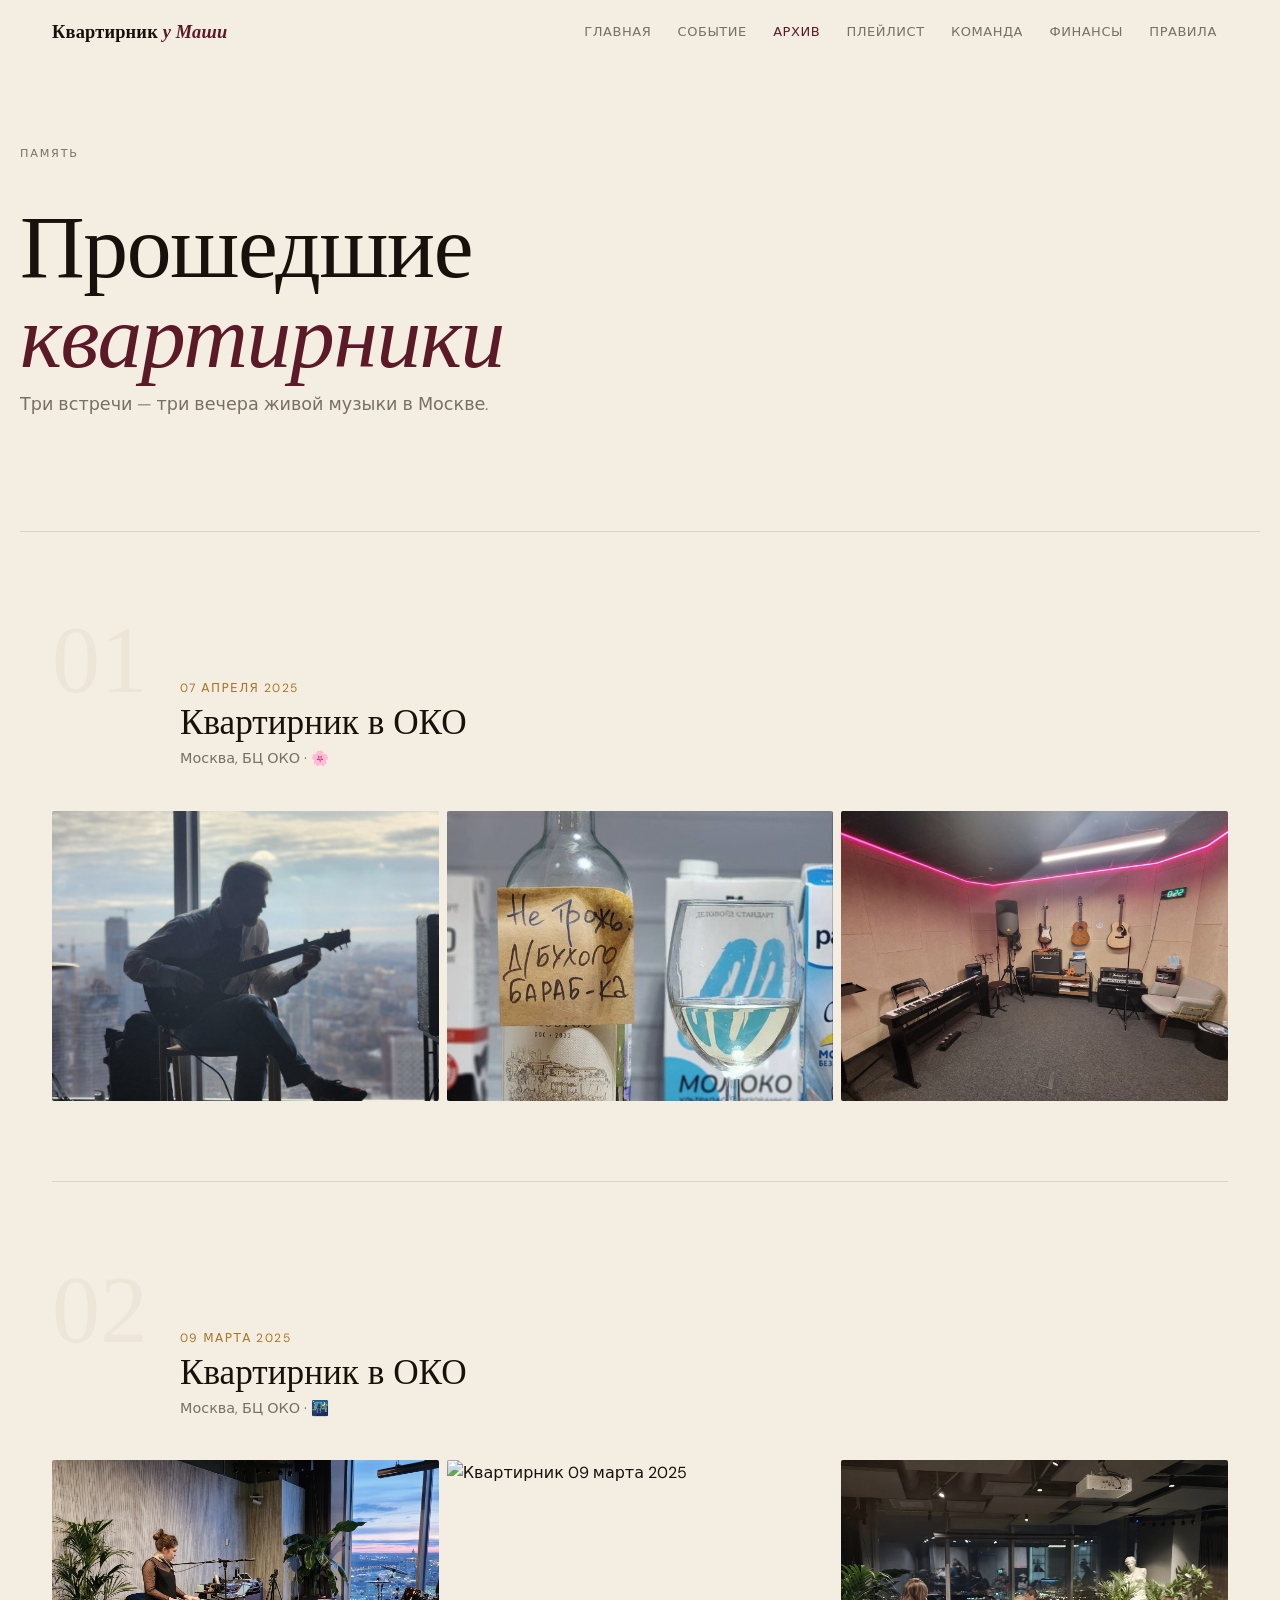
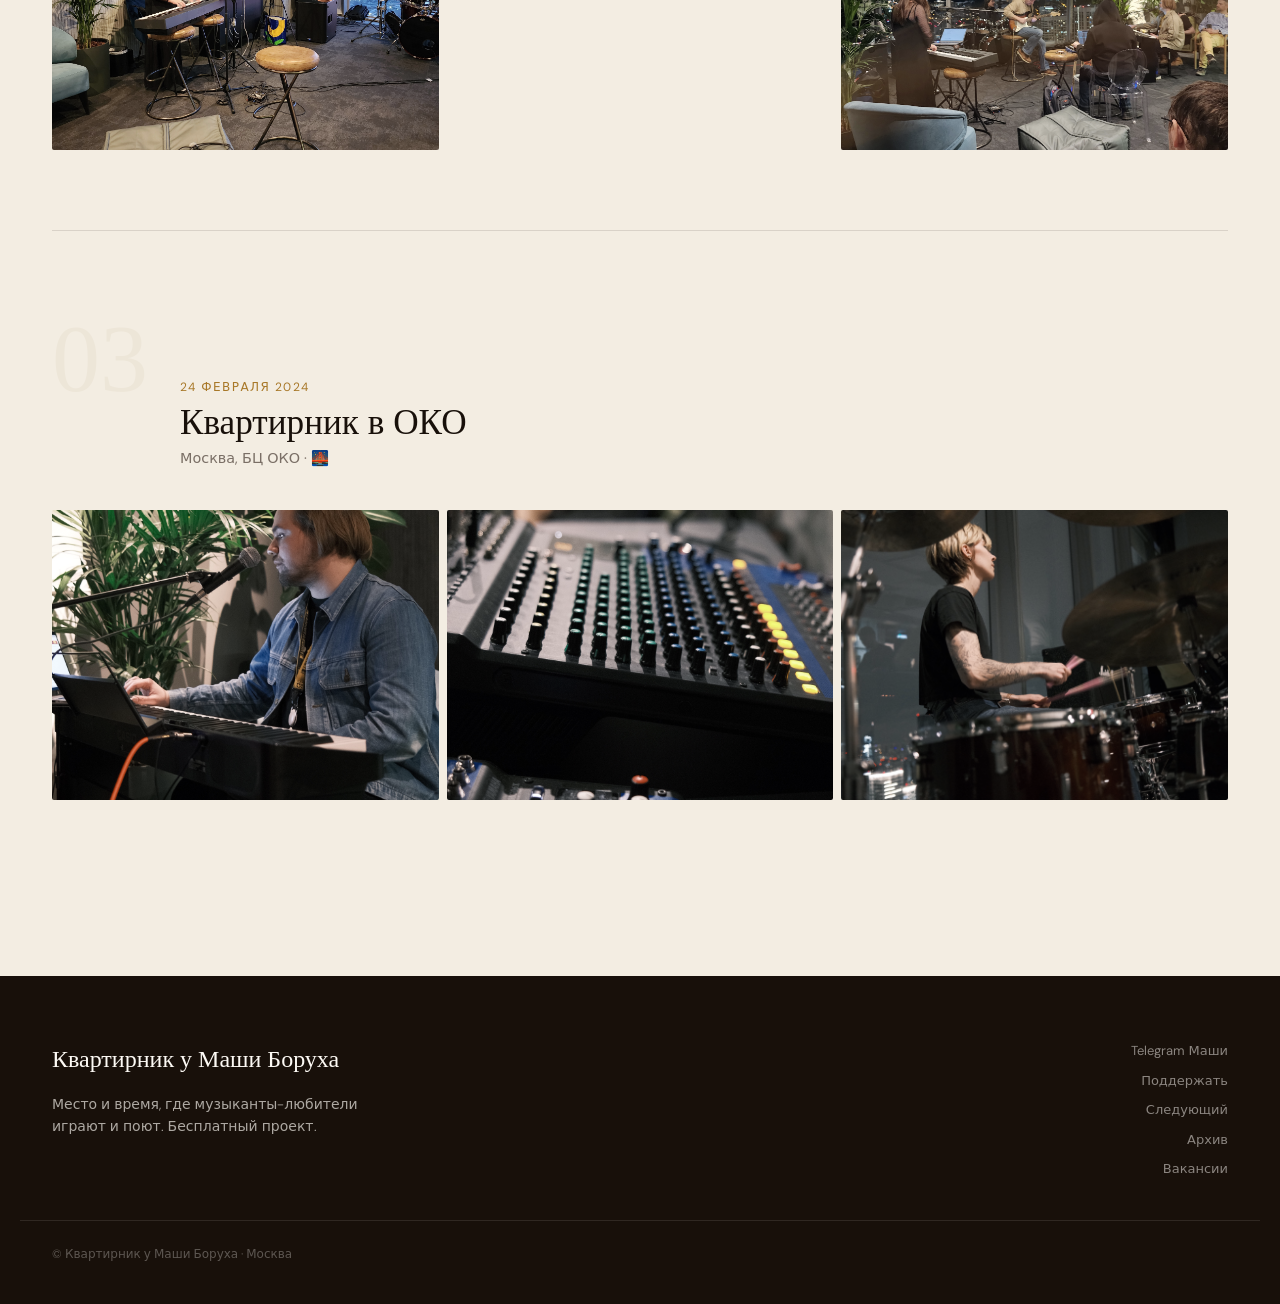
==== archive.html @ fd9ac0c0 "Launch kvartirnik-2: new editorial design with real photos" ====
<!doctype html>
<html lang="ru">
<head>
<meta charset="utf-8">
<meta name="viewport" content="width=device-width,initial-scale=1">
<title>Архив · Квартирник у Маши Боруха</title>
<meta name="description" content="Прошедшие квартирники у Маши Боруха — фото и воспоминания.">
<link rel="preconnect" href="https://fonts.googleapis.com">
<link rel="preconnect" href="https://fonts.gstatic.com" crossorigin>
<link rel="stylesheet" href="styles.css">
</head>
<body>

<nav class="nav-wrap scrolled" id="nav">
  <div class="nav-inner">
    <a href="index.html" class="nav-brand">Квартирник <em>у Маши</em></a>
    <button class="nav-toggle" id="navToggle" aria-label="Меню">
      <span></span><span></span><span></span>
    </button>
    <ul class="nav-links" id="navLinks">
      <li><a href="index.html">Главная</a></li>
      <li><a href="events.html">Событие</a></li>
      <li><a href="archive.html" aria-current="page">Архив</a></li>
      <li><a href="playlist.html">Плейлист</a></li>
      <li><a href="team.html">Команда</a></li>
      <li><a href="finance.html">Финансы</a></li>
      <li><a href="rules.html">Правила</a></li>
    </ul>
  </div>
</nav>

<div class="page-head wrap">
  <p class="section__label reveal">Память</p>
  <h1 class="page-title reveal d1">Прошедшие<br><em>квартирники</em></h1>
  <p class="page-sub reveal d2">Три встречи — три вечера живой музыки в Москве.</p>
</div>

<div class="wrap">

  <article class="archive-entry">
    <div class="archive-header reveal">
      <div class="archive-num">01</div>
      <div class="archive-info">
        <p class="archive-date">07 апреля 2025</p>
        <h2 class="archive-title">Квартирник в ОКО</h2>
        <p class="archive-loc">Москва, БЦ ОКО · 🌸</p>
      </div>
    </div>
    <div class="photo-grid reveal">
      <img src="img/ev3_1.jpg" alt="Квартирник 07 апреля 2025" loading="lazy">
      <img src="img/ev3_2.jpg" alt="Квартирник 07 апреля 2025" loading="lazy">
      <img src="img/ev3_3.jpg" alt="Квартирник 07 апреля 2025" loading="lazy">
    </div>
  </article>

  <article class="archive-entry">
    <div class="archive-header reveal">
      <div class="archive-num">02</div>
      <div class="archive-info">
        <p class="archive-date">09 марта 2025</p>
        <h2 class="archive-title">Квартирник в ОКО</h2>
        <p class="archive-loc">Москва, БЦ ОКО · 🌃</p>
      </div>
    </div>
    <div class="photo-grid reveal">
      <img src="img/ev2_1.jpg" alt="Квартирник 09 марта 2025" loading="lazy">
      <img src="img/ev2_2.jpg" alt="Квартирник 09 марта 2025" loading="lazy">
      <img src="img/ev2_3.jpg" alt="Квартирник 09 марта 2025" loading="lazy">
    </div>
  </article>

  <article class="archive-entry">
    <div class="archive-header reveal">
      <div class="archive-num">03</div>
      <div class="archive-info">
        <p class="archive-date">24 февраля 2024</p>
        <h2 class="archive-title">Квартирник в ОКО</h2>
        <p class="archive-loc">Москва, БЦ ОКО · 🌉</p>
      </div>
    </div>
    <div class="photo-grid reveal">
      <img src="img/ev1_1.jpg" alt="Квартирник 24 февраля 2024" loading="lazy">
      <img src="img/ev1_2.jpg" alt="Квартирник 24 февраля 2024" loading="lazy">
      <img src="img/ev1_3.jpg" alt="Квартирник 24 февраля 2024" loading="lazy">
    </div>
  </article>

</div>

<footer class="site-footer">
  <div class="footer-inner">
    <div>
      <p class="footer-brand">Квартирник у Маши Боруха</p>
      <p class="footer-tag">Место и время, где музыканты-любители играют и поют. Бесплатный проект.</p>
    </div>
    <nav class="footer-links">
      <a href="#">Telegram Маши</a>
      <a href="#">Поддержать</a>
      <a href="events.html">Следующий</a>
      <a href="archive.html">Архив</a>
      <a href="team.html">Вакансии</a>
    </nav>
  </div>
  <p class="footer-line">© Квартирник у Маши Боруха · Москва</p>
</footer>

<script>
const nav = document.getElementById('nav');
const toggle = document.getElementById('navToggle');
const links = document.getElementById('navLinks');
window.addEventListener('scroll', () => { nav.classList.toggle('scrolled', window.scrollY > 40); }, {passive:true});
toggle.addEventListener('click', () => { toggle.classList.toggle('open'); links.classList.toggle('open'); });
const io = new IntersectionObserver(entries => { entries.forEach(e => { if(e.isIntersecting){e.target.classList.add('visible');io.unobserve(e.target);} }); },{threshold:.08});
document.querySelectorAll('.reveal').forEach(el => io.observe(el));
</script>
</body>
</html>
---- styles.css ----
@import url('https://fonts.googleapis.com/css2?family=Cormorant+Garant:ital,wght@0,300;0,400;0,500;0,600;0,700;1,300;1,400;1,500;1,600&family=DM+Sans:ital,opsz,wght@0,9..40,300;0,9..40,400;0,9..40,500;1,9..40,300&display=swap');

/* ─── Tokens ─────────────────────────────────────────── */
:root {
  --ink:     #18100A;
  --paper:   #F3EDE2;
  --wine:    #5C1A28;
  --wine-lt: #7D2438;
  --gold:    #A87828;
  --smoke:   #7A6F66;
  --surface: #EDE6D8;
  --white:   #FDFAF5;
  --border:  rgba(24,16,10,.12);

  --f-display: 'Cormorant Garant', Georgia, serif;
  --f-body:    'DM Sans', system-ui, sans-serif;

  --ease: cubic-bezier(.4,0,.2,1);
  --ease-out: cubic-bezier(0,0,.2,1);
}

/* ─── Reset ──────────────────────────────────────────── */
*, *::before, *::after { box-sizing: border-box; margin: 0; padding: 0; }
html { scroll-behavior: smooth; font-size: 16px; -webkit-text-size-adjust: 100%; }
body {
  font-family: var(--f-body);
  background: var(--paper);
  color: var(--ink);
  line-height: 1.65;
  font-weight: 400;
  overflow-x: hidden;
}
img { display: block; max-width: 100%; height: auto; }
a { color: inherit; text-decoration: none; }
ul { list-style: none; }
button { cursor: pointer; border: none; background: none; font: inherit; }

/* ─── Reveal animation ───────────────────────────────── */
.reveal {
  opacity: 0;
  transform: translateY(28px);
  transition: opacity .7s var(--ease-out), transform .7s var(--ease-out);
}
.reveal.visible { opacity: 1; transform: none; }
.reveal.d1 { transition-delay: .1s; }
.reveal.d2 { transition-delay: .2s; }
.reveal.d3 { transition-delay: .32s; }
.reveal.d4 { transition-delay: .46s; }
.reveal.d5 { transition-delay: .6s; }

/* ─── Nav ────────────────────────────────────────────── */
.nav-wrap {
  position: fixed;
  top: 0; left: 0; right: 0;
  z-index: 100;
  transition: background .35s var(--ease), box-shadow .35s var(--ease);
}
.nav-wrap.scrolled {
  background: rgba(253,250,245,.88);
  backdrop-filter: blur(14px);
  -webkit-backdrop-filter: blur(14px);
  box-shadow: 0 1px 0 var(--border);
}
.nav-inner {
  max-width: 1240px;
  margin: 0 auto;
  padding: 0 2rem;
  height: 64px;
  display: flex;
  align-items: center;
  justify-content: space-between;
  gap: 2rem;
}
.nav-brand {
  font-family: var(--f-display);
  font-size: 1.15rem;
  font-weight: 600;
  letter-spacing: .01em;
  white-space: nowrap;
  flex-shrink: 0;
}
.nav-brand em { font-style: italic; color: var(--wine); }
.nav-links {
  display: flex;
  align-items: center;
  gap: .25rem;
}
.nav-links a {
  font-size: .8125rem;
  font-weight: 500;
  letter-spacing: .04em;
  text-transform: uppercase;
  padding: .4rem .7rem;
  border-radius: 4px;
  transition: color .2s, background .2s;
  color: var(--smoke);
}
.nav-links a:hover { color: var(--ink); background: var(--surface); }
.nav-links a[aria-current="page"] { color: var(--wine); }

/* hamburger */
.nav-toggle {
  display: none;
  flex-direction: column;
  gap: 5px;
  padding: 6px;
}
.nav-toggle span {
  display: block;
  width: 22px;
  height: 2px;
  background: var(--ink);
  border-radius: 2px;
  transition: transform .3s, opacity .3s;
}
.nav-toggle.open span:nth-child(1) { transform: translateY(7px) rotate(45deg); }
.nav-toggle.open span:nth-child(2) { opacity: 0; }
.nav-toggle.open span:nth-child(3) { transform: translateY(-7px) rotate(-45deg); }

@media (max-width: 768px) {
  .nav-links {
    display: none;
    position: fixed;
    top: 64px; left: 0; right: 0;
    background: var(--white);
    flex-direction: column;
    align-items: stretch;
    padding: 1rem;
    border-bottom: 1px solid var(--border);
    gap: 0;
  }
  .nav-links.open { display: flex; }
  .nav-links a { padding: .75rem 1rem; font-size: .875rem; }
  .nav-toggle { display: flex; }
}

/* ─── Hero ───────────────────────────────────────────── */
.hero {
  position: relative;
  min-height: 100svh;
  display: flex;
  align-items: flex-end;
  padding: 0 0 5rem;
  overflow: hidden;
}
.hero__bg {
  position: absolute;
  inset: 0;
  background: var(--ink);
}
.hero__bg img {
  width: 100%;
  height: 100%;
  object-fit: cover;
  opacity: .55;
  filter: saturate(.7);
}
.hero__bg::after {
  content: '';
  position: absolute;
  inset: 0;
  background: linear-gradient(to top, rgba(24,16,10,.75) 30%, rgba(24,16,10,.1) 70%);
}
.hero__content {
  position: relative;
  z-index: 2;
  max-width: 1240px;
  width: 100%;
  margin: 0 auto;
  padding: 0 2rem;
}
.hero__eyebrow {
  font-family: var(--f-body);
  font-size: .75rem;
  font-weight: 500;
  letter-spacing: .14em;
  text-transform: uppercase;
  color: var(--gold);
  margin-bottom: 1.25rem;
}
.hero__title {
  font-family: var(--f-display);
  font-size: clamp(3rem, 9vw, 8rem);
  font-weight: 300;
  line-height: 1.0;
  letter-spacing: -.01em;
  color: var(--white);
  margin-bottom: 1.5rem;
}
.hero__title em { font-style: italic; color: rgba(253,250,245,.7); }
.hero__sub {
  font-size: clamp(.95rem, 1.5vw, 1.2rem);
  color: rgba(253,250,245,.7);
  max-width: 460px;
  margin-bottom: 2.5rem;
  font-weight: 300;
}
.hero__ctas { display: flex; gap: 1rem; flex-wrap: wrap; }

/* ─── Buttons ────────────────────────────────────────── */
.btn {
  display: inline-flex;
  align-items: center;
  gap: .4em;
  padding: .75rem 1.6rem;
  border-radius: 3px;
  font-size: .875rem;
  font-weight: 500;
  letter-spacing: .03em;
  transition: all .25s var(--ease);
}
.btn-primary {
  background: var(--wine);
  color: var(--white);
}
.btn-primary:hover { background: var(--wine-lt); transform: translateY(-1px); }
.btn-ghost {
  border: 1px solid rgba(253,250,245,.35);
  color: var(--white);
}
.btn-ghost:hover { border-color: rgba(253,250,245,.7); background: rgba(253,250,245,.08); }
.btn-dark {
  background: var(--ink);
  color: var(--white);
}
.btn-dark:hover { background: var(--wine); transform: translateY(-1px); }
.btn-outline {
  border: 1.5px solid var(--ink);
  color: var(--ink);
}
.btn-outline:hover { background: var(--ink); color: var(--white); }

/* ─── Layout ─────────────────────────────────────────── */
.wrap {
  max-width: 1240px;
  margin: 0 auto;
  padding: 0 2rem;
}
.section { padding: 6rem 0; }
.section + .section { border-top: 1px solid var(--border); }
.section__label {
  font-size: .7rem;
  font-weight: 500;
  letter-spacing: .16em;
  text-transform: uppercase;
  color: var(--smoke);
  margin-bottom: 2.5rem;
}
.cols-2 {
  display: grid;
  grid-template-columns: 1fr 1fr;
  gap: 4rem;
  align-items: start;
}
@media (max-width: 768px) { .cols-2 { grid-template-columns: 1fr; gap: 2rem; } }

/* ─── Typography ─────────────────────────────────────── */
h1, h2, h3, h4 { font-family: var(--f-display); font-weight: 400; line-height: 1.1; }
.display {
  font-family: var(--f-display);
  font-size: clamp(2.5rem, 6vw, 5.5rem);
  font-weight: 300;
  line-height: 1.05;
  letter-spacing: -.01em;
}
.display em { font-style: italic; }
.page-title {
  font-family: var(--f-display);
  font-size: clamp(2.75rem, 7vw, 6rem);
  font-weight: 300;
  line-height: 1.0;
  letter-spacing: -.015em;
  margin-bottom: .5rem;
}
.page-title em { font-style: italic; color: var(--wine); }
.page-sub {
  font-size: 1.1rem;
  color: var(--smoke);
  margin-bottom: 3rem;
  font-weight: 300;
}
.section-h2 {
  font-size: clamp(1.75rem, 3.5vw, 2.75rem);
  font-weight: 400;
  margin-bottom: 1.5rem;
}
.section-h2 em { font-style: italic; color: var(--wine); }
p + p { margin-top: .9em; }
.lead { font-size: 1.15rem; font-weight: 300; color: var(--smoke); }

/* ─── Page header (non-hero pages) ──────────────────── */
.page-head {
  padding: 9rem 0 4rem;
  border-bottom: 1px solid var(--border);
}

/* ─── Photo strip ────────────────────────────────────── */
.photo-strip {
  display: grid;
  grid-template-columns: repeat(3, 1fr);
  height: 420px;
  overflow: hidden;
}
.photo-strip a,
.photo-strip-item {
  overflow: hidden;
  cursor: default;
}
.photo-strip img {
  width: 100%;
  height: 100%;
  object-fit: cover;
  transition: transform .6s var(--ease), filter .6s var(--ease);
  filter: saturate(.85);
}
.photo-strip img:hover { transform: scale(1.04); filter: saturate(1); }
@media (max-width: 768px) {
  .photo-strip { grid-template-columns: 1fr; height: auto; }
  .photo-strip-item { height: 260px; }
}

/* ─── Icon list ──────────────────────────────────────── */
.icon-list { display: flex; flex-direction: column; gap: 1rem; }
.icon-list li { display: flex; gap: .9rem; align-items: flex-start; }
.icon-list .icon { font-size: 1.25rem; line-height: 1.4; flex-shrink: 0; }
.icon-list .text { font-size: 1rem; font-weight: 300; }
.list-label {
  font-size: .7rem;
  font-weight: 500;
  letter-spacing: .14em;
  text-transform: uppercase;
  color: var(--smoke);
  margin-bottom: 1.25rem;
}

/* ─── History strip ──────────────────────────────────── */
.history-strip {
  background: var(--ink);
  color: var(--white);
  padding: 5rem 0;
}
.history-strip .wrap { max-width: 720px; }
.history-strip blockquote {
  font-family: var(--f-display);
  font-size: clamp(1.4rem, 3vw, 2.2rem);
  font-weight: 300;
  font-style: italic;
  line-height: 1.45;
  color: rgba(253,250,245,.85);
}
.history-strip cite {
  display: block;
  margin-top: 1.5rem;
  font-style: normal;
  font-size: .8rem;
  letter-spacing: .1em;
  text-transform: uppercase;
  color: var(--gold);
}

/* ─── Event card (events.html) ───────────────────────── */
.event-date-block {
  padding: 4rem 0 3rem;
  border-bottom: 1px solid var(--border);
}
.event-num {
  font-family: var(--f-display);
  font-size: clamp(5rem, 16vw, 14rem);
  font-weight: 300;
  line-height: .9;
  letter-spacing: -.03em;
  color: var(--surface);
  pointer-events: none;
  user-select: none;
}
.event-num span { color: var(--wine); }
.event-meta { margin-top: 2rem; display: flex; flex-direction: column; gap: .75rem; }
.event-meta-row { display: flex; align-items: center; gap: 1rem; }
.event-meta-label {
  font-size: .7rem;
  letter-spacing: .12em;
  text-transform: uppercase;
  color: var(--smoke);
  width: 90px;
  flex-shrink: 0;
}
.event-meta-val { font-size: 1rem; font-weight: 400; }

.event-photo {
  position: relative;
  height: clamp(300px, 50vh, 600px);
  overflow: hidden;
  background: var(--ink);
}
.event-photo img { width: 100%; height: 100%; object-fit: cover; opacity: .75; }
.event-photo::after {
  content: '';
  position: absolute;
  inset: 0;
  background: linear-gradient(135deg, rgba(92,26,40,.3), transparent);
}

.info-cards {
  display: grid;
  grid-template-columns: repeat(3,1fr);
  gap: 1px;
  background: var(--border);
  border: 1px solid var(--border);
  margin: 4rem 0;
  border-radius: 4px;
  overflow: hidden;
}
.info-card {
  background: var(--white);
  padding: 2.5rem 2rem;
  text-align: center;
}
.info-card__num {
  font-family: var(--f-display);
  font-size: 2.5rem;
  font-weight: 300;
  color: var(--wine);
  display: block;
}
.info-card__label {
  font-size: .8rem;
  letter-spacing: .08em;
  text-transform: uppercase;
  color: var(--smoke);
  margin-top: .4rem;
}
@media (max-width: 768px) {
  .info-cards { grid-template-columns: 1fr; }
}

/* ─── Archive ────────────────────────────────────────── */
.archive-entry { padding: 5rem 0; border-bottom: 1px solid var(--border); }
.archive-entry:last-child { border-bottom: none; }
.archive-header { display: flex; align-items: baseline; gap: 2rem; margin-bottom: 2.5rem; flex-wrap: wrap; }
.archive-num {
  font-family: var(--f-display);
  font-size: clamp(3rem, 8vw, 6rem);
  font-weight: 300;
  color: var(--surface);
  line-height: 1;
  flex-shrink: 0;
}
.archive-info { flex: 1; }
.archive-date {
  font-size: .75rem;
  letter-spacing: .12em;
  text-transform: uppercase;
  color: var(--gold);
  margin-bottom: .35rem;
}
.archive-title {
  font-family: var(--f-display);
  font-size: clamp(1.5rem, 3vw, 2.2rem);
  font-weight: 400;
}
.archive-loc { font-size: .9rem; color: var(--smoke); margin-top: .25rem; }

.photo-grid {
  display: grid;
  grid-template-columns: repeat(3, 1fr);
  gap: 8px;
}
.photo-grid img {
  width: 100%;
  aspect-ratio: 4/3;
  object-fit: cover;
  border-radius: 2px;
  filter: saturate(.8);
  transition: transform .5s var(--ease), filter .5s var(--ease), box-shadow .5s;
}
.photo-grid img:hover {
  transform: scale(1.03);
  filter: saturate(1);
  box-shadow: 0 12px 40px rgba(24,16,10,.25);
  position: relative;
  z-index: 2;
}
@media (max-width: 1024px) { .photo-grid { grid-template-columns: repeat(2,1fr); } }
@media (max-width: 480px)  { .photo-grid { grid-template-columns: 1fr; } }

/* ─── Team ───────────────────────────────────────────── */
.role-section { padding: 3.5rem 0; border-bottom: 1px solid var(--border); }
.role-section:last-child { border-bottom: none; }
.role-header { display: flex; align-items: baseline; gap: 1.5rem; margin-bottom: 1.5rem; }
.role-num {
  font-family: var(--f-display);
  font-size: 3.5rem;
  font-weight: 300;
  color: var(--surface);
  line-height: 1;
  flex-shrink: 0;
  min-width: 60px;
}
.role-title {
  font-family: var(--f-display);
  font-size: 1.5rem;
  font-weight: 400;
  font-style: italic;
}
.name-cloud { display: flex; flex-wrap: wrap; gap: .5rem; }
.name-chip {
  font-size: .875rem;
  padding: .3rem .8rem;
  border: 1px solid var(--border);
  border-radius: 2rem;
  background: var(--white);
  color: var(--ink);
  transition: border-color .2s, background .2s;
}
.name-chip:hover { border-color: var(--wine); background: var(--surface); }

.organizers-grid {
  display: grid;
  grid-template-columns: repeat(auto-fill, minmax(260px, 1fr));
  gap: 1.5rem;
  margin-top: 1.5rem;
}
.organizer-card {
  padding: 1.5rem;
  background: var(--white);
  border: 1px solid var(--border);
  border-radius: 4px;
  transition: box-shadow .3s, transform .3s;
}
.organizer-card:hover { box-shadow: 0 8px 24px rgba(24,16,10,.1); transform: translateY(-2px); }
.organizer-name { font-family: var(--f-display); font-size: 1.2rem; font-weight: 500; margin-bottom: .4rem; }
.organizer-role { font-size: .875rem; color: var(--smoke); font-weight: 300; }

.team-photos { display: grid; grid-template-columns: 1fr 1fr; gap: 1rem; margin-top: 4rem; }
.team-photos img { width: 100%; aspect-ratio: 4/3; object-fit: cover; border-radius: 2px; filter: saturate(.85); }
@media (max-width: 600px) { .team-photos { grid-template-columns: 1fr; } }
.team-note {
  margin-top: 1.5rem;
  font-size: .875rem;
  color: var(--smoke);
  font-style: italic;
  text-align: center;
}

/* ─── Finance ────────────────────────────────────────── */
.finance-intro {
  background: var(--surface);
  border-left: 3px solid var(--wine);
  padding: 1.25rem 1.5rem;
  margin: 2rem 0 3rem;
  border-radius: 0 3px 3px 0;
  font-size: 1rem;
  font-weight: 300;
}
.expense-group { margin-bottom: 3rem; }
.expense-group-title {
  font-family: var(--f-display);
  font-size: 1.4rem;
  font-style: italic;
  font-weight: 400;
  margin-bottom: 1rem;
  padding-bottom: .75rem;
  border-bottom: 1px solid var(--border);
}
.expense-table { width: 100%; border-collapse: collapse; }
.expense-table tr { border-bottom: 1px solid var(--border); }
.expense-table tr:last-child { border-bottom: none; }
.expense-table td { padding: 1rem .5rem; font-size: .9375rem; vertical-align: top; }
.expense-table td:nth-child(2) {
  font-family: var(--f-display);
  font-size: 1.2rem;
  font-weight: 500;
  color: var(--wine);
  white-space: nowrap;
  width: 120px;
  text-align: right;
}
.expense-table td:nth-child(3) { color: var(--smoke); font-size: .85rem; padding-left: 1.5rem; }
.total-row { margin-top: 1.5rem; padding-top: 1rem; border-top: 2px solid var(--ink); display: flex; justify-content: space-between; align-items: baseline; }
.total-label { font-size: .8rem; letter-spacing: .1em; text-transform: uppercase; color: var(--smoke); }
.total-amount { font-family: var(--f-display); font-size: 2rem; font-weight: 500; color: var(--wine); }

/* ─── Rules ──────────────────────────────────────────── */
.rules-grid { display: grid; grid-template-columns: 1fr 1fr; gap: 3rem; margin: 3rem 0; }
@media (max-width: 768px) { .rules-grid { grid-template-columns: 1fr; gap: 2rem; } }
.rules-col-title {
  font-family: var(--f-display);
  font-size: 1.5rem;
  font-style: italic;
  margin-bottom: 1.25rem;
  padding-bottom: .75rem;
  border-bottom: 1px solid var(--border);
}
.rules-list { display: flex; flex-direction: column; gap: .75rem; }
.rules-list li {
  display: flex;
  gap: .75rem;
  font-size: .9375rem;
  font-weight: 300;
  line-height: 1.5;
  align-items: flex-start;
}
.rules-list li .r-icon { flex-shrink: 0; font-size: 1rem; line-height: 1.5; }
.rules-quote {
  font-family: var(--f-display);
  font-size: clamp(1.5rem, 3.5vw, 2.75rem);
  font-style: italic;
  font-weight: 300;
  color: var(--wine);
  text-align: center;
  padding: 5rem 2rem;
  max-width: 800px;
  margin: 0 auto;
  line-height: 1.35;
}

/* ─── Playlist ───────────────────────────────────────── */
.playlist-tips {
  display: grid;
  grid-template-columns: repeat(2, 1fr);
  gap: .75rem;
  margin: 2rem 0 3.5rem;
}
@media (max-width: 600px) { .playlist-tips { grid-template-columns: 1fr; } }
.playlist-tip {
  background: var(--white);
  border: 1px solid var(--border);
  border-radius: 4px;
  padding: 1.1rem 1.25rem;
  font-size: .875rem;
  font-weight: 300;
  line-height: 1.55;
  display: flex;
  gap: .75rem;
  align-items: flex-start;
}
.playlist-tip .tip-icon { font-size: 1.1rem; flex-shrink: 0; }

.song-list { display: flex; flex-direction: column; }
.song-row {
  display: grid;
  grid-template-columns: 44px 1fr;
  align-items: baseline;
  gap: .75rem;
  padding: .8rem 0;
  border-bottom: 1px solid var(--border);
  transition: background .2s;
  border-radius: 3px;
}
.song-row:first-child { border-top: 1px solid var(--border); }
.song-row:hover { background: var(--surface); padding-left: .5rem; padding-right: .5rem; margin: 0 -.5rem; }
.song-num {
  font-family: var(--f-display);
  font-size: 1.1rem;
  font-weight: 300;
  color: var(--smoke);
  text-align: right;
}
.song-title { font-size: .9375rem; font-weight: 400; }
.playlist-cta { margin-top: 3rem; text-align: center; }

/* ─── Footer ─────────────────────────────────────────── */
.site-footer {
  background: var(--ink);
  color: rgba(253,250,245,.65);
  padding: 4rem 0 2.5rem;
  margin-top: 6rem;
}
.footer-inner {
  max-width: 1240px;
  margin: 0 auto;
  padding: 0 2rem;
  display: grid;
  grid-template-columns: 1fr auto;
  gap: 4rem;
  align-items: start;
}
.footer-brand {
  font-family: var(--f-display);
  font-size: 1.5rem;
  font-weight: 400;
  color: var(--white);
  margin-bottom: .5rem;
}
.footer-tag { font-size: .875rem; font-weight: 300; max-width: 340px; line-height: 1.6; }
.footer-links { display: flex; flex-direction: column; gap: .5rem; align-items: flex-end; }
.footer-links a {
  font-size: .8125rem;
  font-weight: 400;
  color: rgba(253,250,245,.5);
  transition: color .2s;
}
.footer-links a:hover { color: var(--white); }
.footer-line {
  max-width: 1240px;
  margin: 2.5rem auto 0;
  padding: 1.5rem 2rem 0;
  border-top: 1px solid rgba(253,250,245,.1);
  font-size: .75rem;
  color: rgba(253,250,245,.3);
}
@media (max-width: 600px) {
  .footer-inner { grid-template-columns: 1fr; gap: 2rem; }
  .footer-links { align-items: flex-start; }
}
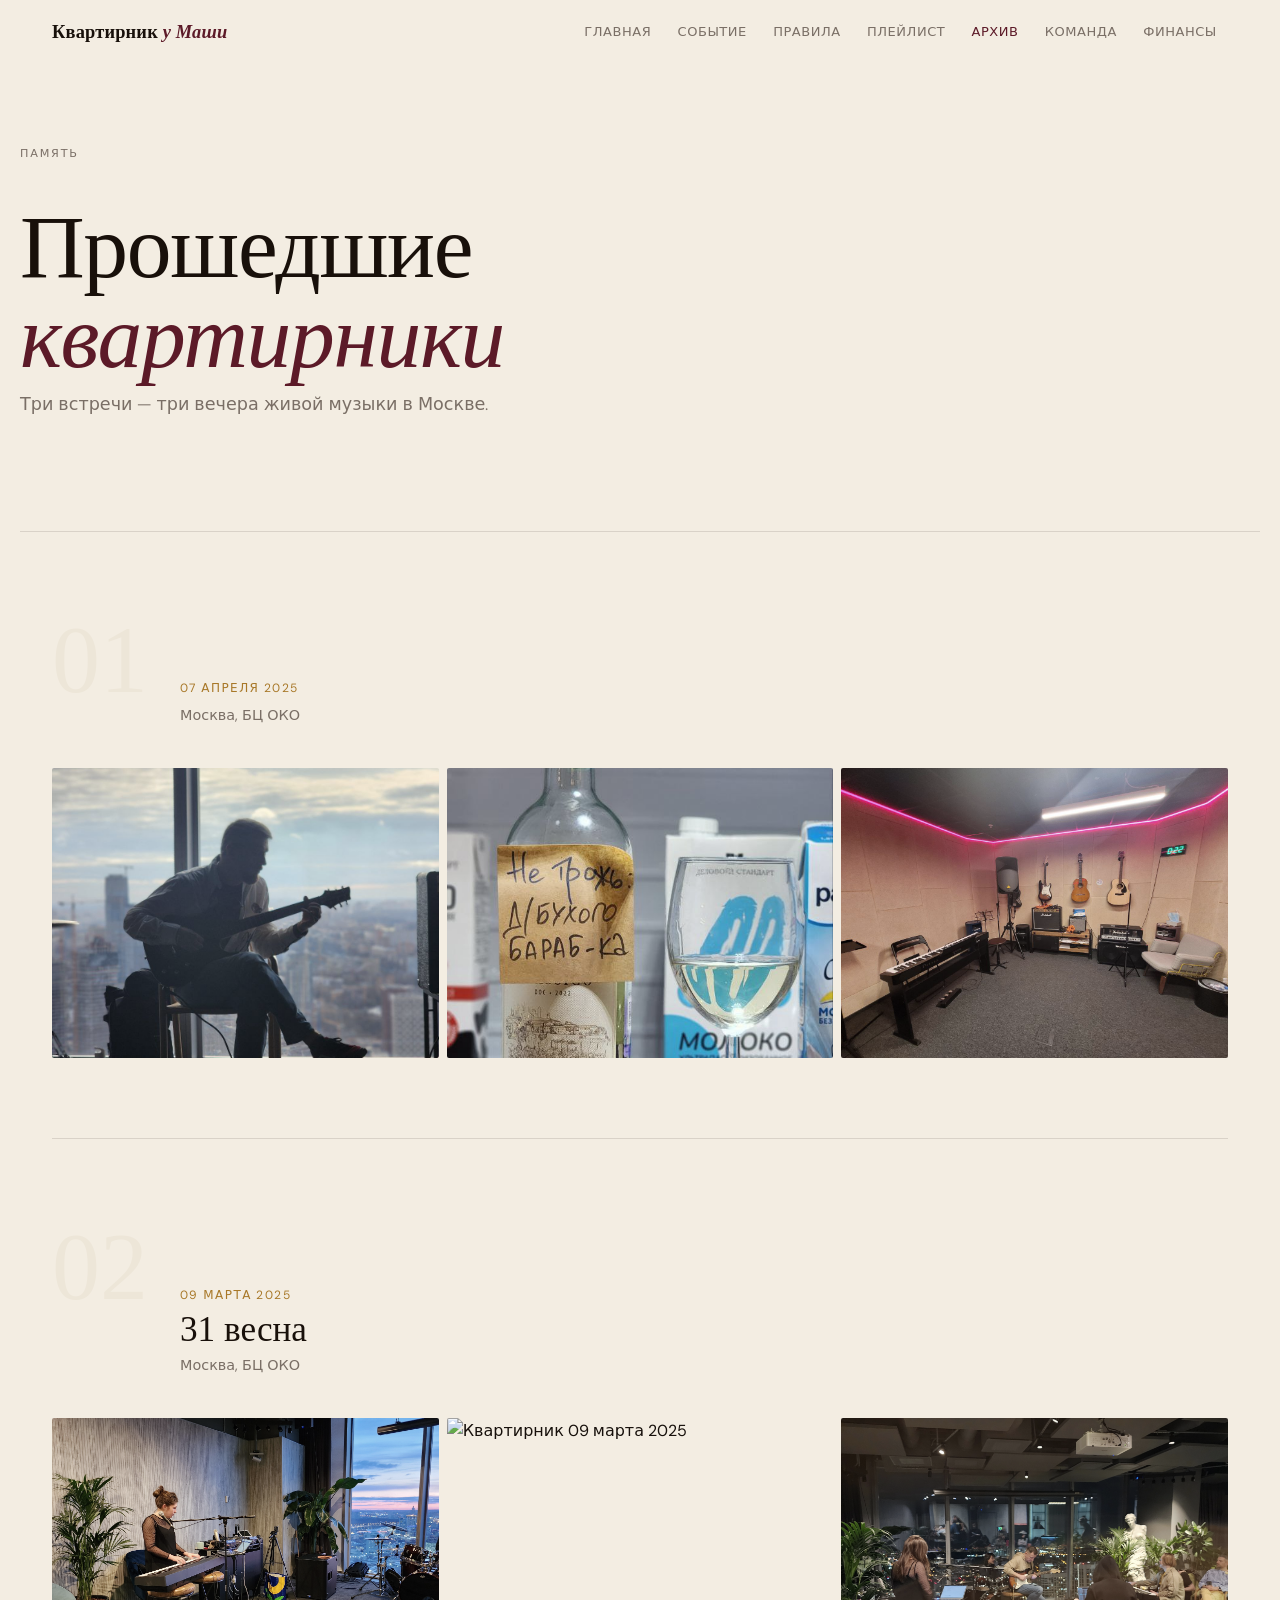
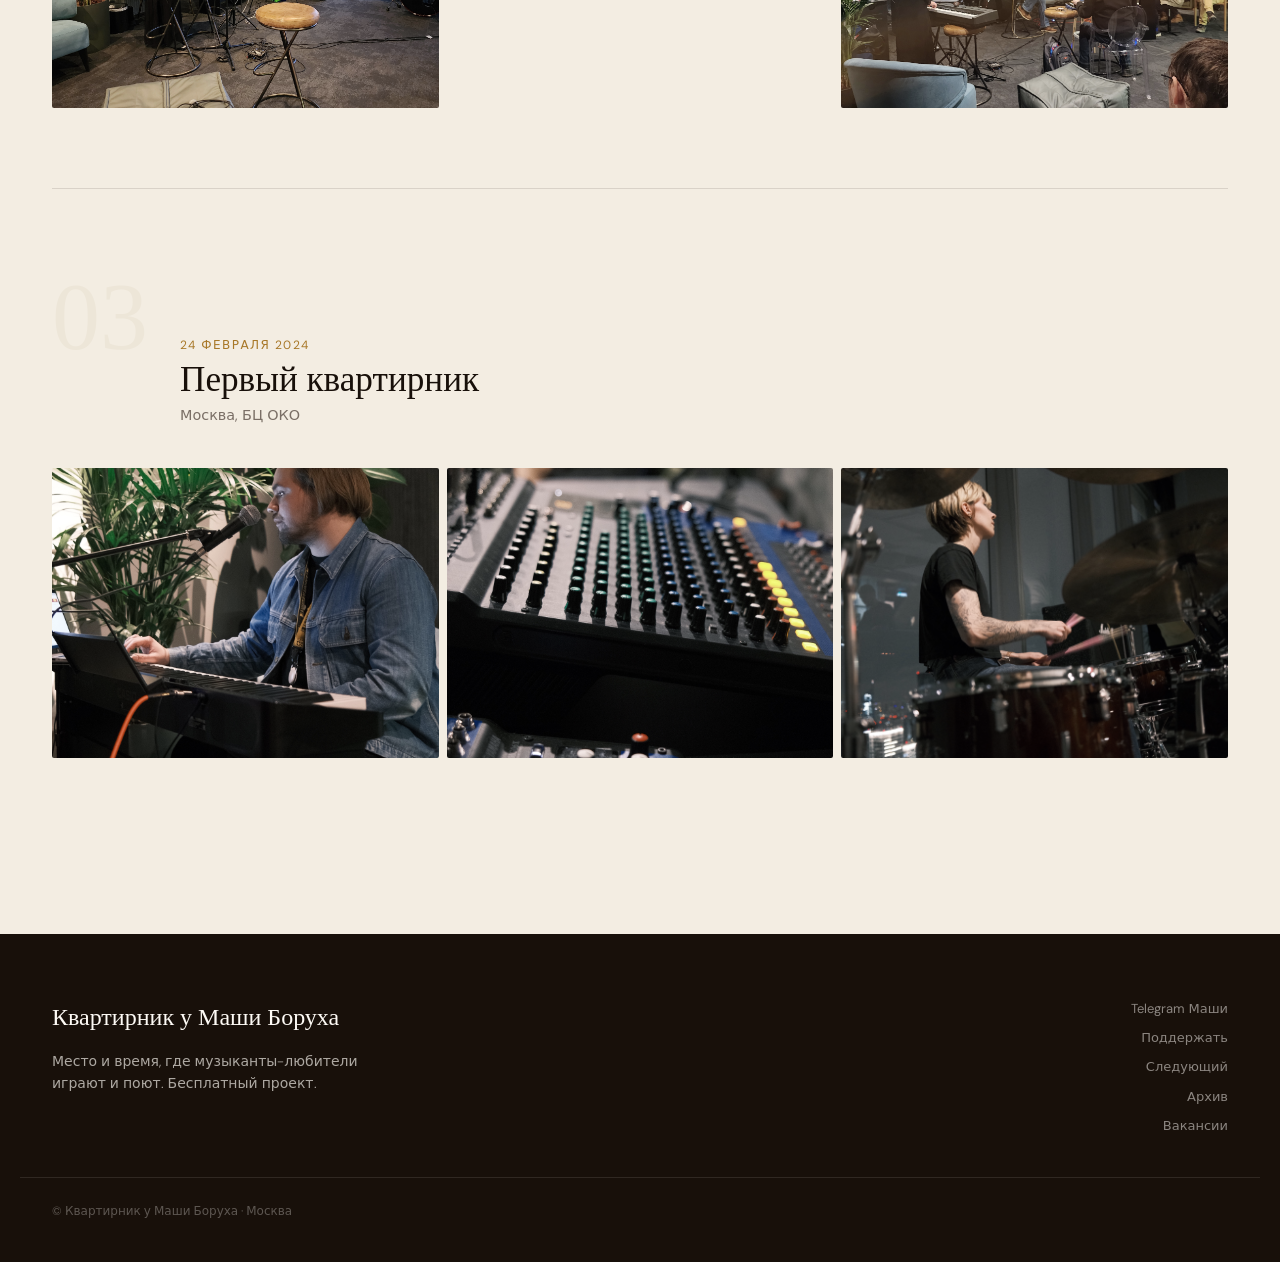
==== commit 849d5799: "Polish: swap hero image, remove emojis, fix archive titles, nav reorder, playlist restyle, finance d" ====
--- a/archive.html
+++ b/archive.html
@@ -20,11 +20,11 @@
     <ul class="nav-links" id="navLinks">
       <li><a href="index.html">Главная</a></li>
       <li><a href="events.html">Событие</a></li>
+      <li><a href="rules.html">Правила</a></li>
+      <li><a href="playlist.html">Плейлист</a></li>
       <li><a href="archive.html" aria-current="page">Архив</a></li>
-      <li><a href="playlist.html">Плейлист</a></li>
       <li><a href="team.html">Команда</a></li>
       <li><a href="finance.html">Финансы</a></li>
-      <li><a href="rules.html">Правила</a></li>
     </ul>
   </div>
 </nav>
@@ -42,8 +42,7 @@
       <div class="archive-num">01</div>
       <div class="archive-info">
         <p class="archive-date">07 апреля 2025</p>
-        <h2 class="archive-title">Квартирник в ОКО</h2>
-        <p class="archive-loc">Москва, БЦ ОКО · 🌸</p>
+        <p class="archive-loc">Москва, БЦ ОКО</p>
       </div>
     </div>
     <div class="photo-grid reveal">
@@ -58,8 +57,8 @@
       <div class="archive-num">02</div>
       <div class="archive-info">
         <p class="archive-date">09 марта 2025</p>
-        <h2 class="archive-title">Квартирник в ОКО</h2>
-        <p class="archive-loc">Москва, БЦ ОКО · 🌃</p>
+        <h2 class="archive-title">31 весна</h2>
+        <p class="archive-loc">Москва, БЦ ОКО</p>
       </div>
     </div>
     <div class="photo-grid reveal">
@@ -74,8 +73,8 @@
       <div class="archive-num">03</div>
       <div class="archive-info">
         <p class="archive-date">24 февраля 2024</p>
-        <h2 class="archive-title">Квартирник в ОКО</h2>
-        <p class="archive-loc">Москва, БЦ ОКО · 🌉</p>
+        <h2 class="archive-title">Первый квартирник</h2>
+        <p class="archive-loc">Москва, БЦ ОКО</p>
       </div>
     </div>
     <div class="photo-grid reveal">
